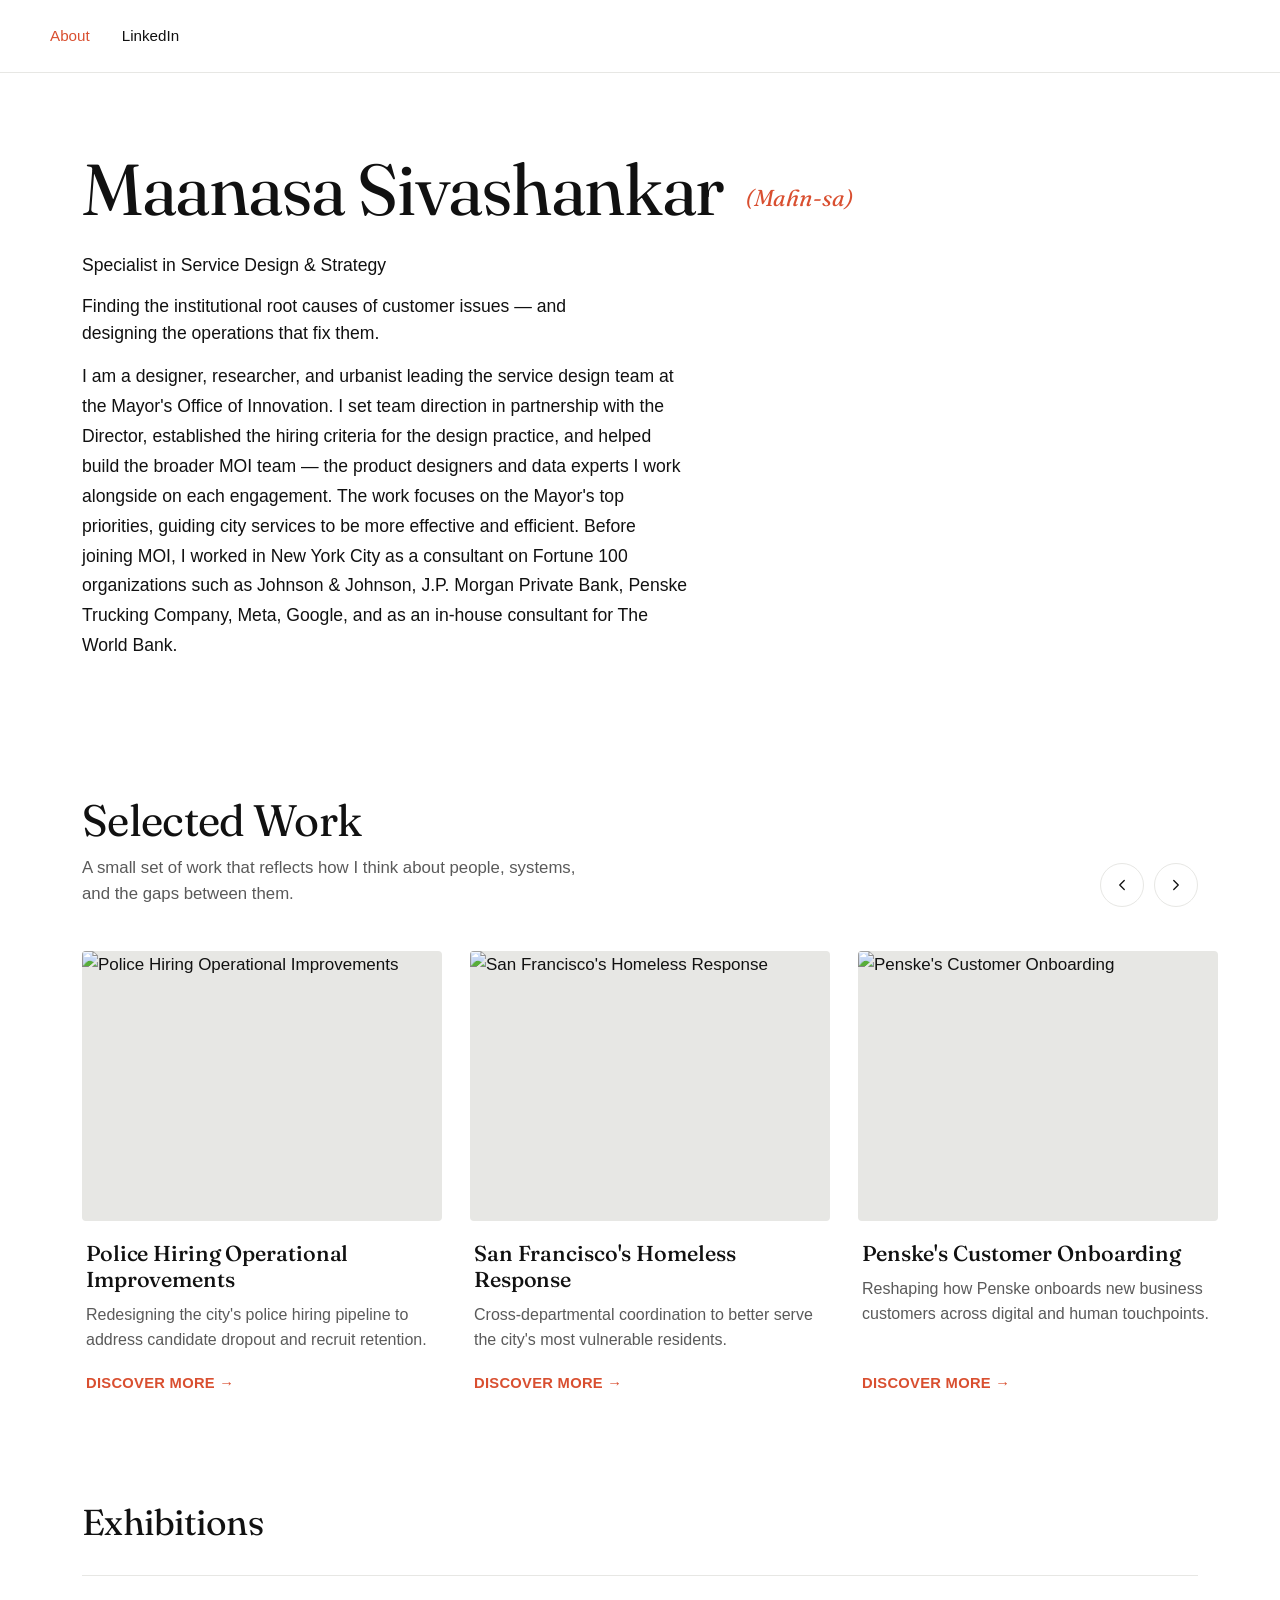
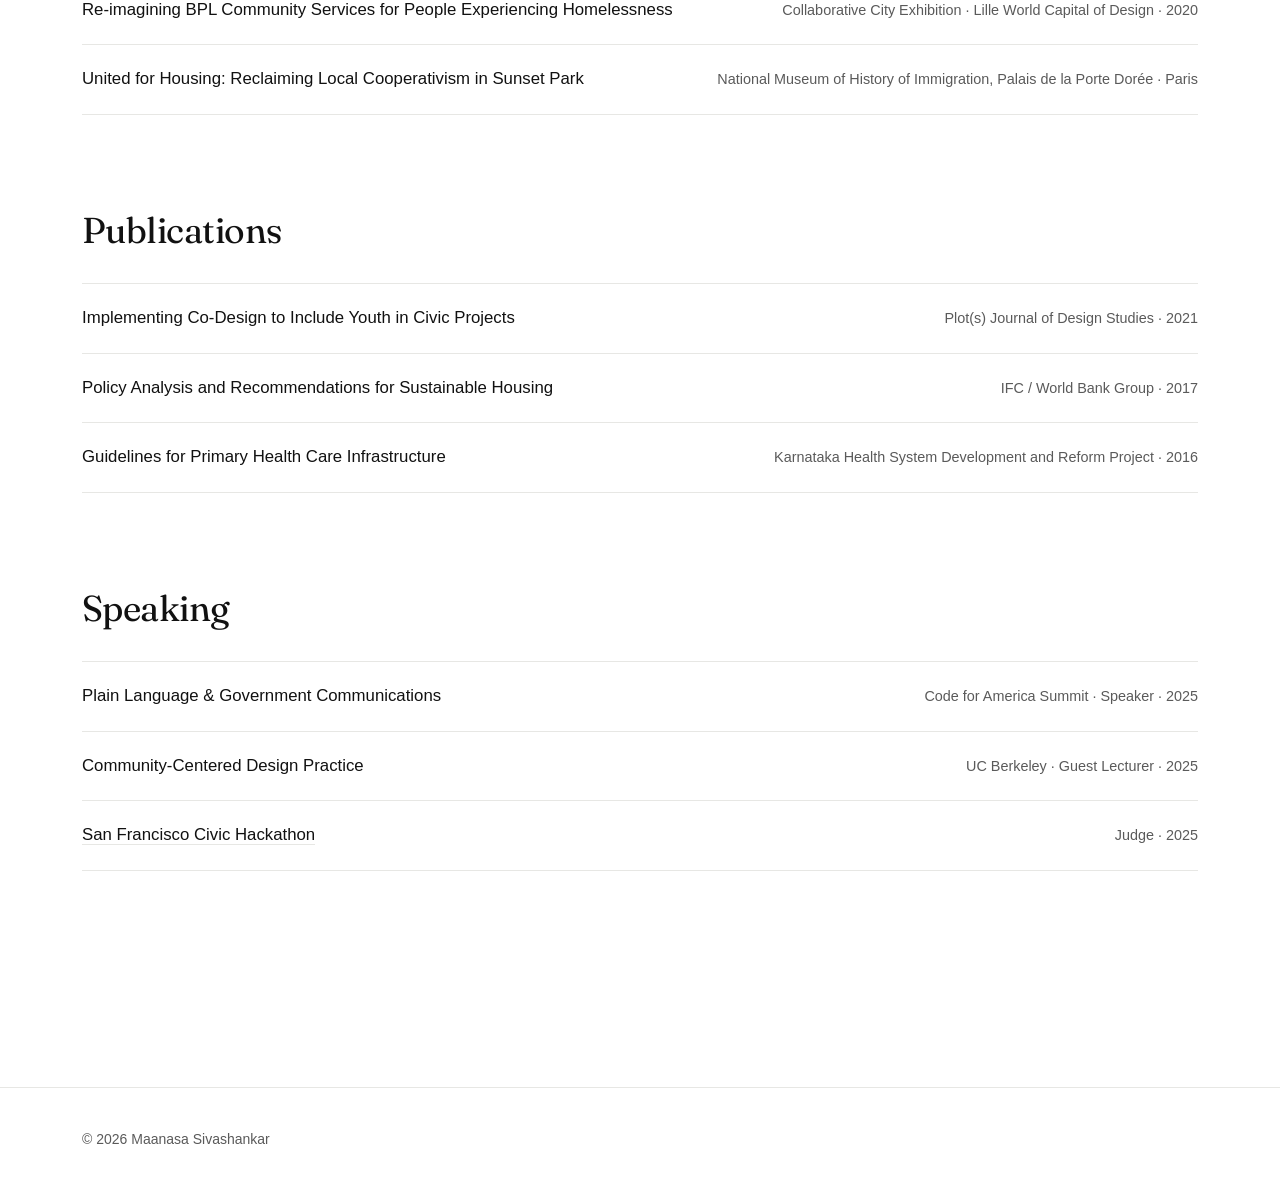
==== index.html @ e6d5afc5 "Rebuild portfolio: new case study content, Fraunces typography, project images Major content rewrite" ====
<!DOCTYPE html>
<html lang="en">
<head>
  <meta charset="UTF-8" />
  <meta name="viewport" content="width=device-width, initial-scale=1.0" />
  <title>Maanasa Sivashankar — Service Designer</title>
  <meta name="description" content="Portfolio of Maanasa Sivashankar, a service designer putting people at the center of service delivery." />
  <link rel="preconnect" href="https://fonts.googleapis.com" />
  <link rel="preconnect" href="https://fonts.gstatic.com" crossorigin />
  <link href="https://fonts.googleapis.com/css2?family=Fraunces:opsz,wght@9..144,400;9..144,500;9..144,600;9..144,700&display=swap" rel="stylesheet" />
  <link rel="stylesheet" href="css/style.css" />
</head>
<body>
  <header class="site-header">
    <div class="container nav">
      <ul class="nav-links">
        <li><a href="index.html" class="active">About</a></li>
        <li><a href="https://www.linkedin.com/in/maanasa-sivashankar/" target="_blank" rel="noopener noreferrer">LinkedIn</a></li>
      </ul>
      <button class="nav-toggle" aria-label="Toggle menu">☰</button>
    </div>
  </header>

  <main class="page container">
    <section class="about-hero about-hero--single">
      <div>
        <h1 class="page-title about-name">Maanasa Sivashankar <span class="about-pronunciation">(Mahn-sa)</span></h1>
        <p class="about-subhead">Specialist in Service Design &amp; Strategy</p>
        <p class="about-tagline">Finding the institutional root causes of customer issues &mdash; and designing the operations that fix them.</p>
        <p class="about-bio">I am a designer, researcher, and urbanist leading the service design team at the Mayor's Office of Innovation. I set team direction in partnership with the Director, established the hiring criteria for the design practice, and helped build the broader MOI team &mdash; the product designers and data experts I work alongside on each engagement. The work focuses on the Mayor's top priorities, guiding city services to be more effective and efficient. Before joining MOI, I worked in New York City as a consultant on Fortune 100 organizations such as Johnson &amp; Johnson, J.P. Morgan Private Bank, Penske Trucking Company, Meta, Google, and as an in-house consultant for The World Bank.</p>
      </div>
    </section>

    <section id="work" class="work-section" aria-labelledby="work-heading">
      <div class="work-section-header">
        <div>
          <h2 id="work-heading" class="work-section-title">Selected Work</h2>
          <p class="work-section-lede">A small set of work that reflects how I think about people, systems, and the gaps between them.</p>
        </div>
        <div class="work-carousel-arrows" aria-hidden="true">
          <button class="work-carousel-arrow" type="button" data-dir="prev" aria-label="Scroll cards left">
            <svg viewBox="0 0 24 24" width="18" height="18" fill="none" stroke="currentColor" stroke-width="1.75" stroke-linecap="round" stroke-linejoin="round"><polyline points="15 6 9 12 15 18"></polyline></svg>
          </button>
          <button class="work-carousel-arrow" type="button" data-dir="next" aria-label="Scroll cards right">
            <svg viewBox="0 0 24 24" width="18" height="18" fill="none" stroke="currentColor" stroke-width="1.75" stroke-linecap="round" stroke-linejoin="round"><polyline points="9 6 15 12 9 18"></polyline></svg>
          </button>
        </div>
      </div>

      <div class="work-carousel" data-work-carousel>
        <a href="project-1.html" class="work-card">
          <div class="work-card-media">
            <img src="project1-title.jpg" alt="Police Hiring Operational Improvements" />
          </div>
          <div class="work-card-body">
            <div class="work-card-title">Police Hiring Operational Improvements</div>
            <p class="work-card-desc">Redesigning the city's police hiring pipeline to address candidate dropout and recruit retention.</p>
            <span class="work-card-cta">Discover more <span aria-hidden="true">&rarr;</span></span>
          </div>
        </a>

        <a href="project-2.html" class="work-card">
          <div class="work-card-media">
            <img src="project2-title.jpeg" alt="San Francisco's Homeless Response" />
          </div>
          <div class="work-card-body">
            <div class="work-card-title">San Francisco's Homeless Response</div>
            <p class="work-card-desc">Cross-departmental coordination to better serve the city's most vulnerable residents.</p>
            <span class="work-card-cta">Discover more <span aria-hidden="true">&rarr;</span></span>
          </div>
        </a>

        <a href="project-3.html" class="work-card">
          <div class="work-card-media">
            <img src="project3-title.jpg" alt="Penske's Customer Onboarding" />
          </div>
          <div class="work-card-body">
            <div class="work-card-title">Penske's Customer Onboarding</div>
            <p class="work-card-desc">Reshaping how Penske onboards new business customers across digital and human touchpoints.</p>
            <span class="work-card-cta">Discover more <span aria-hidden="true">&rarr;</span></span>
          </div>
        </a>
      </div>
    </section>

    <section class="extras-section">
      <h2 class="extras-section-title">Exhibitions</h2>
      <ul class="extras-list">
        <li class="extras-item">
          <span class="extras-item-title">Re-imagining BPL Community Services for People Experiencing Homelessness</span>
          <span class="extras-item-meta">Collaborative City Exhibition · Lille World Capital of Design · 2020</span>
        </li>
        <li class="extras-item">
          <span class="extras-item-title">United for Housing: Reclaiming Local Cooperativism in Sunset Park</span>
          <span class="extras-item-meta">National Museum of History of Immigration, Palais de la Porte Dorée · Paris</span>
        </li>
      </ul>
    </section>

    <section class="extras-section">
      <h2 class="extras-section-title">Publications</h2>
      <ul class="extras-list">
        <li class="extras-item">
          <span class="extras-item-title">Implementing Co-Design to Include Youth in Civic Projects</span>
          <span class="extras-item-meta">Plot(s) Journal of Design Studies · 2021</span>
        </li>
        <li class="extras-item">
          <span class="extras-item-title">Policy Analysis and Recommendations for Sustainable Housing</span>
          <span class="extras-item-meta">IFC / World Bank Group · 2017</span>
        </li>
        <li class="extras-item">
          <span class="extras-item-title">Guidelines for Primary Health Care Infrastructure</span>
          <span class="extras-item-meta">Karnataka Health System Development and Reform Project · 2016</span>
        </li>
      </ul>
    </section>

    <section class="extras-section">
      <h2 class="extras-section-title">Speaking</h2>
      <ul class="extras-list">
        <li class="extras-item">
          <span class="extras-item-title">Plain Language &amp; Government Communications</span>
          <span class="extras-item-meta">Code for America Summit · Speaker · 2025</span>
        </li>
        <li class="extras-item">
          <span class="extras-item-title">Community-Centered Design Practice</span>
          <span class="extras-item-meta">UC Berkeley · Guest Lecturer · 2025</span>
        </li>
        <li class="extras-item">
          <span class="extras-item-title"><a href="https://sfstandard.com/2025/08/17/sf-diy-governance-ai-civic-hackers/" target="_blank" rel="noopener noreferrer">San Francisco Civic Hackathon</a></span>
          <span class="extras-item-meta">Judge · 2025</span>
        </li>
      </ul>
    </section>
  </main>

  <footer class="site-footer">
    <div class="container footer-inner">
      <span>© 2026 Maanasa Sivashankar</span>
    </div>
  </footer>

  <script src="js/main.js"></script>
</body>
</html>
---- css/style.css ----
:root {
  /* Palette — white, black, orange only.
     Hairline rules stay neutral gray (decided in brief: borders are structure, not content color). */
  --bg: #ffffff;
  --fg: #111111;
  --muted: #5a5a5a;        /* near-black at lower contrast, not a true gray */
  --accent: #d94f30;
  --border: #e7e7e4;       /* very light neutral hairline */
  --card: #ffffff;
  --max-width: 1180px;
  --prose-width: 720px;    /* ~65–72ch comfortable reading column */
  --radius: 4px;
  --font-sans: -apple-system, BlinkMacSystemFont, "Inter", "Helvetica Neue", Arial, sans-serif;
  --font-serif: "Fraunces", "Georgia", "Times New Roman", serif;
}

* {
  box-sizing: border-box;
  margin: 0;
  padding: 0;
}

html {
  scroll-behavior: smooth;
}

body {
  font-family: var(--font-sans);
  background: var(--bg);
  color: var(--fg);
  line-height: 1.65;
  font-size: 17px;
  -webkit-font-smoothing: antialiased;
  -moz-osx-font-smoothing: grayscale;
  text-rendering: optimizeLegibility;
  overflow-x: hidden;
}

a {
  color: var(--fg);
  text-decoration: none;
  transition: color 0.2s ease;
}

a:hover {
  color: var(--accent);
}

img {
  max-width: 100%;
  height: auto;
  display: block;
}

.container {
  max-width: var(--max-width);
  margin: 0 auto;
  padding-left: 32px;
  padding-right: 32px;
}

/* ---------- Header / Nav ---------- */
.site-header {
  border-bottom: 1px solid var(--border);
  background: var(--bg);
  position: sticky;
  top: 0;
  z-index: 100;
}

.nav {
  display: flex;
  justify-content: flex-start;
  align-items: center;
  gap: 28px;
  padding: 22px 0;
}

.nav-logo {
  font-weight: 700;
  font-size: 1.05rem;
  letter-spacing: 0.01em;
}

.nav-links {
  display: flex;
  gap: 32px;
  list-style: none;
}

.nav-links a {
  font-size: 0.95rem;
  font-weight: 500;
  color: var(--fg);
}

.nav-links a.active,
.nav-links a:hover {
  color: var(--accent);
}

.nav-toggle {
  display: none;
  background: none;
  border: none;
  cursor: pointer;
  font-size: 1.5rem;
  color: var(--fg);
}

/* ---------- Page sections ---------- */
.page {
  padding-top: 80px;
  padding-bottom: 120px;
}

.page-title {
  font-family: var(--font-serif);
  font-size: clamp(2.125rem, 5.4vw, 4rem);
  font-weight: 400;
  line-height: 1.05;
  letter-spacing: -0.015em;
  margin-bottom: 28px;
  max-width: 18ch;
  word-wrap: break-word;
  overflow-wrap: break-word;
}

.page-lede {
  font-family: var(--font-sans);
  font-size: 1.25rem;
  line-height: 1.5;
  color: var(--fg);
  max-width: 56ch;
  margin-bottom: 64px;
  font-weight: 400;
}

.section-title {
  font-family: var(--font-sans);
  font-size: 0.82rem;
  font-weight: 700;
  text-transform: uppercase;
  letter-spacing: 0.1em;
  margin-bottom: 28px;
  color: var(--fg);
}

/* ---------- About / Home ---------- */
.about-hero {
  display: grid;
  grid-template-columns: 1fr 1fr;
  gap: 64px;
  align-items: center;
}

.about-hero--single {
  grid-template-columns: 1fr;
  max-width: 880px;
}

.about-hero img {
  border-radius: var(--radius);
  width: 100%;
  aspect-ratio: 1 / 1;
  object-fit: cover;
  background: var(--border);
}

.about-hero h1 {
  font-family: var(--font-serif);
  font-size: clamp(2.125rem, 6vw, 4.5rem);
  font-weight: 400;
  line-height: 1.02;
  letter-spacing: -0.02em;
  margin-bottom: 28px;
  word-wrap: break-word;
  overflow-wrap: break-word;
}

.about-hero h1 span {
  color: var(--accent);
}

.about-hero p {
  font-size: 1.1rem;
  color: var(--fg);
  margin-bottom: 16px;
}

.about-name {
  font-family: var(--font-serif);
  font-size: clamp(2.125rem, 6vw, 4.5rem);
  font-weight: 400;
  line-height: 1.02;
  letter-spacing: -0.02em;
  margin-bottom: 20px;
  max-width: none;
  word-wrap: break-word;
  overflow-wrap: break-word;
}

.about-pronunciation {
  font-size: 0.32em;       /* sized down relative to the much larger H1 */
  font-weight: 400;
  color: var(--muted);
  font-style: italic;
  letter-spacing: 0.01em;
  margin-left: 0.4em;
  white-space: nowrap;
  vertical-align: middle;
}

.about-subhead {
  font-family: var(--font-sans);
  font-style: normal;
  font-size: 1.35rem;
  font-weight: 500;
  line-height: 1.3;
  color: var(--fg);
  margin-bottom: 8px;
  max-width: 48ch;
}

.about-tagline {
  font-family: var(--font-sans);
  font-size: 1.1rem;
  font-weight: 400;
  line-height: 1.5;
  color: var(--muted);
  margin-bottom: 40px;
  max-width: 56ch;
}

.about-bio {
  font-family: var(--font-sans);
  font-size: 1.0625rem;
  color: var(--fg);
  line-height: 1.7;
  margin-bottom: 18px;
  max-width: 62ch;
}

/* ---------- Projects grid ---------- */
.projects-grid {
  display: grid;
  grid-template-columns: repeat(3, 1fr);
  gap: 40px;
}

.project-card {
  display: block;
  background: transparent;
  border-radius: 0;
  overflow: hidden;
  border: none;
  transition: transform 0.25s ease;
}

.project-card:hover {
  transform: translateY(-3px);
}

.project-card img {
  width: 100%;
  aspect-ratio: 4 / 3;
  object-fit: cover;
  background: var(--border);
  border-radius: var(--radius);
}

.project-card-body {
  padding: 16px 0 0;
}

.project-card-title {
  font-family: var(--font-serif);
  font-size: 1.3rem;
  font-weight: 500;
  margin-bottom: 4px;
  line-height: 1.25;
}

.project-card-meta {
  font-size: 0.9rem;
  color: var(--muted);
}

/* ---------- Work carousel (About page) ---------- */
.work-section {
  margin-top: 112px;
  padding-top: 8px;
}

.work-section-header {
  display: flex;
  align-items: flex-end;
  justify-content: space-between;
  gap: 24px;
  margin-bottom: 44px;
}

.work-section-title {
  font-family: var(--font-serif);
  font-size: clamp(2rem, 3.6vw, 2.75rem);
  font-weight: 400;
  letter-spacing: -0.015em;
  line-height: 1.05;
  margin-bottom: 12px;
}

.work-section-lede {
  font-size: 1.05rem;
  color: var(--muted);
  max-width: 56ch;
  line-height: 1.55;
  margin: 0;
}

.work-carousel-arrows {
  display: flex;
  gap: 10px;
  flex-shrink: 0;
}

.work-carousel-arrow {
  width: 44px;
  height: 44px;
  border-radius: 50%;
  border: 1px solid var(--border);
  background: var(--card);
  color: var(--fg);
  display: inline-flex;
  align-items: center;
  justify-content: center;
  cursor: pointer;
  transition: background 0.2s ease, color 0.2s ease, border-color 0.2s ease;
  padding: 0;
}

.work-carousel-arrow:hover {
  background: var(--fg);
  color: var(--bg);
  border-color: var(--fg);
}

.work-carousel-arrow:focus-visible {
  outline: 2px solid var(--accent);
  outline-offset: 2px;
}

.work-carousel {
  display: flex;
  gap: 28px;
  overflow-x: auto;
  scroll-snap-type: x mandatory;
  scroll-behavior: smooth;
  padding-bottom: 8px;
  /* allow cards to extend visually beyond container edge */
  margin-right: -32px;
  padding-right: 32px;
  scrollbar-width: none;
  -ms-overflow-style: none;
}

.work-carousel::-webkit-scrollbar {
  display: none;
}

.work-card {
  flex: 0 0 360px;
  scroll-snap-align: start;
  display: flex;
  flex-direction: column;
  background: transparent;
  border: none;
  border-radius: 0;
  overflow: visible;
  color: var(--fg);
  transition: transform 0.25s ease;
}

.work-card:hover {
  transform: translateY(-4px);
  color: var(--fg);
}

.work-card-media {
  width: 100%;
  aspect-ratio: 4 / 3;
  overflow: hidden;
  background: var(--border);
  border-radius: var(--radius);
}

.work-card-media img {
  width: 100%;
  height: 100%;
  object-fit: cover;
  display: block;
  transition: transform 0.5s ease;
}

.work-card:hover .work-card-media img {
  transform: scale(1.03);
}

.work-card-body {
  padding: 20px 4px 4px;
  display: flex;
  flex-direction: column;
  gap: 10px;
  flex: 1;
}

.work-card-title {
  font-family: var(--font-serif);
  font-size: 1.35rem;
  font-weight: 500;
  line-height: 1.2;
  letter-spacing: -0.005em;
}

.work-card-desc {
  font-size: 1rem;
  color: var(--muted);
  line-height: 1.55;
  margin: 0;
  flex: 1;
}

.work-card-cta {
  margin-top: 8px;
  color: var(--accent);
  font-size: 0.92rem;
  font-weight: 600;
  letter-spacing: 0.02em;
  text-transform: uppercase;
}

.work-card-cta span {
  display: inline-block;
  transition: transform 0.2s ease;
}

.work-card:hover .work-card-cta span {
  transform: translateX(4px);
}

@media (max-width: 860px) {
  .work-section {
    margin-top: 56px;
  }
  .work-section-title {
    font-size: 1.5rem;
  }
  .work-section-header {
    flex-direction: column;
    align-items: flex-start;
    gap: 16px;
    margin-bottom: 24px;
  }
  .work-carousel-arrows {
    display: none;
  }
  .work-card {
    flex: 0 0 280px;
  }
  .work-carousel {
    gap: 16px;
    margin-right: -20px;
    padding-right: 20px;
  }
}

/* ---------- Project detail ---------- */
.project-detail header {
  margin-bottom: 56px;
}

.project-detail .back-link {
  font-size: 0.85rem;
  font-weight: 500;
  color: var(--muted);
  margin-bottom: 36px;
  display: inline-block;
  letter-spacing: 0.01em;
}

.project-detail .back-link:hover {
  color: var(--accent);
}

.project-meta {
  display: grid;
  grid-template-columns: repeat(3, 1fr);
  gap: 32px;
  padding: 28px 0;
  border-top: 1px solid var(--border);
  border-bottom: 1px solid var(--border);
  margin-bottom: 56px;
}

.project-meta dt {
  font-family: var(--font-sans);
  font-size: 0.72rem;
  font-weight: 700;
  text-transform: uppercase;
  letter-spacing: 0.1em;
  color: var(--muted);
  margin-bottom: 10px;
}

.project-meta dd {
  font-size: 0.98rem;
  font-weight: 500;
  color: var(--fg);
  line-height: 1.45;
}

.overview-grid {
  display: grid;
  grid-template-columns: repeat(3, 1fr);
  gap: 48px;
  margin-top: 0;
  margin-bottom: 0;
  padding: 40px 0 56px;
  border-bottom: 1px solid var(--border);
}

.overview-item {
  padding: 0;
}

.overview-label {
  font-family: var(--font-sans);
  font-size: 0.72rem;
  font-weight: 700;
  text-transform: uppercase;
  letter-spacing: 0.12em;
  color: var(--accent);
  margin-bottom: 16px;
}

.overview-body {
  font-size: 1rem;
  line-height: 1.65;
  color: var(--fg);
  margin: 0;
}

.project-content {
  max-width: 980px;       /* outer container — wide enough for figures, diagrams, methods-split */
  margin: 64px auto 0;
}

/* Prose elements stay narrow for comfortable line length;
   figures, grids, stats, etc. use the full container width. */
.project-content > h2,
.project-content > h3,
.project-content > p,
.project-content > ul,
.project-content > ol,
.project-content > blockquote,
.project-content > .doc-excerpt {
  max-width: var(--prose-width);
  margin-left: 0;          /* keep prose left-aligned within the wider container */
  margin-right: 0;
}

.project-content h2 {
  font-family: var(--font-sans);
  font-size: 1.1rem;
  font-weight: 700;
  letter-spacing: 0.01em;
  line-height: 1.3;
  margin: 80px 0 24px;
  color: var(--fg);
}

.project-content h2:first-child {
  margin-top: 0;
}

.project-content h3 {
  font-family: var(--font-sans);
  font-size: 1.05rem;
  font-weight: 700;
  letter-spacing: 0.005em;
  line-height: 1.35;
  margin: 48px 0 16px;
  color: var(--fg);
}

.project-content p {
  margin-bottom: 22px;
  font-size: 1.0625rem;
  line-height: 1.7;
  color: var(--fg);
}

.project-content p strong {
  font-weight: 600;
  color: var(--fg);
}

.project-content img {
  border-radius: var(--radius);
  margin: 40px 0;
  width: 100%;
}

.project-content figure {
  margin: 48px 0;
  /* figures break out of the prose column to use full content width */
  max-width: none;
}

.project-content figcaption {
  font-family: var(--font-sans);
  font-size: 0.875rem;
  color: var(--muted);
  text-align: center;
  margin-top: 14px;
  line-height: 1.5;
  max-width: 60ch;
  margin-left: auto;
  margin-right: auto;
}

/* Press-mention figure (e.g. Chronicle screenshot): narrower + centered */
.project-content .figure-press {
  max-width: 60%;
  margin-left: auto;
  margin-right: auto;
}

.project-content .figure-press img {
  width: 100%;
  height: auto;
  margin: 0;
}

@media (max-width: 860px) {
  .project-content .figure-press {
    max-width: 90%;
  }
}

.project-content .figure-process {
  max-width: 78%;
  margin-top: 4px;
  margin-bottom: 64px;
  margin-left: auto;
  margin-right: auto;
}

.project-content .figure-process img {
  margin: 0;
  width: 100%;
  height: auto;
}

.project-content .figure-process figcaption {
  font-style: italic;
  color: var(--muted);
}

@media (max-width: 860px) {
  .project-content .figure-process {
    max-width: 95%;
    margin-bottom: 48px;
  }
}

.project-content ul,
.project-content ol {
  margin: 0 0 24px 1.25rem;
  padding-left: 0;
}

.project-content li {
  margin-bottom: 12px;
  font-size: 1.0625rem;
  line-height: 1.65;
}

.project-callout {
  border-left: 3px solid var(--accent);
  padding: 6px 0 6px 24px;
  margin: 36px 0 40px;
  font-family: var(--font-serif);
  font-style: italic;
  color: var(--fg);
  font-size: 1.25rem;
  line-height: 1.5;
}

/* ---------- Project-1: Methods two-column (text + funnel image) ---------- */
.methods-split {
  display: grid;
  grid-template-columns: 1fr 2.2fr;
  gap: 48px;
  align-items: start;
  margin: 40px 0 40px;
  max-width: none;
}

.methods-split-text > h3:first-child {
  margin-top: 0;
}

.methods-split-text p {
  font-size: 1.0625rem;
  line-height: 1.7;
}

.methods-split-figure {
  margin: 0;
  align-self: start;
}

.methods-split-figure img {
  margin: 0;
  width: 100%;
  height: auto;
}

.methods-split-figure figcaption {
  margin-top: 12px;
  text-align: left;
}

@media (max-width: 860px) {
  .methods-split {
    grid-template-columns: 1fr;
    gap: 20px;
  }
  .methods-split-figure {
    margin-top: 8px;
  }
}

.why-list {
  list-style: none !important;
  margin: 32px 0 40px !important;
  padding: 0 !important;
  display: grid;
  gap: 0;
  border-top: 1px solid var(--border);
}

.why-list > li {
  display: grid;
  grid-template-columns: 72px 1fr;
  gap: 28px;
  padding: 24px 0;
  background: transparent;
  border: none;
  border-bottom: 1px solid var(--border);
  border-radius: 0;
  align-items: start;
  margin-bottom: 0 !important;
}

.why-list > li.why-root {
  border-color: var(--border);
}

.why-num {
  font-family: var(--font-sans);
  font-size: 0.72rem;
  font-weight: 700;
  text-transform: uppercase;
  letter-spacing: 0.12em;
  color: var(--accent);
  padding: 4px 0 0;
  text-align: left;
  background: transparent;
  border-radius: 0;
}

.why-body h3 {
  font-family: var(--font-sans);
  font-size: 1.05rem;
  font-weight: 700;
  margin: 0 0 10px !important;
  line-height: 1.35;
}

.why-body p {
  font-size: 1rem;
  color: var(--fg);
  margin: 0 0 8px;
  line-height: 1.6;
}

.why-root-label {
  font-size: 0.72rem;
  text-transform: uppercase;
  letter-spacing: 0.12em;
  color: var(--accent) !important;
  font-style: normal;
  font-weight: 700;
  margin-top: 8px !important;
}

.layer-list {
  list-style: none !important;
  margin: 28px 0 36px 0 !important;
  padding: 0 !important;
  display: grid;
  gap: 0;
  border-top: 1px solid var(--border);
}

.layer-list li {
  padding: 16px 0 16px 20px;
  background: transparent;
  border: none;
  border-left: 3px solid var(--accent);
  border-bottom: 1px solid var(--border);
  border-radius: 0;
  font-size: 1rem;
  line-height: 1.55;
  margin-bottom: 0 !important;
}

@media (max-width: 640px) {
  .why-list > li {
    grid-template-columns: 1fr;
    gap: 10px;
  }
  .why-num {
    justify-self: start;
    padding: 4px 12px;
  }
}

/* ---------- Information / Resume ---------- */
.resume-grid {
  display: grid;
  grid-template-columns: 200px 1fr;
  gap: 48px;
  margin-bottom: 48px;
}

.resume-grid:last-child {
  margin-bottom: 0;
}

.resume-entry {
  margin-bottom: 28px;
}

.resume-entry:last-child {
  margin-bottom: 0;
}

.resume-entry-title {
  font-weight: 600;
  font-size: 1.05rem;
}

.resume-entry-sub {
  color: var(--muted);
  font-size: 0.95rem;
  margin-bottom: 6px;
}

.resume-entry-date {
  font-size: 0.85rem;
  color: var(--muted);
  text-transform: uppercase;
  letter-spacing: 0.06em;
}

.skill-list {
  list-style: none;
  display: flex;
  flex-wrap: wrap;
  gap: 8px;
}

.skill-list li {
  background: var(--card);
  border: 1px solid var(--border);
  padding: 6px 12px;
  border-radius: 999px;
  font-size: 0.9rem;
}

/* ---------- Methods ---------- */
.methods-grid {
  display: grid;
  grid-template-columns: repeat(2, 1fr);
  gap: 40px;
}

.method-card {
  background: transparent;
  border: none;
  border-top: 1px solid var(--border);
  border-radius: 0;
  padding: 28px 0 0;
}

.method-card .method-num {
  font-family: var(--font-sans);
  font-size: 0.72rem;
  font-weight: 700;
  text-transform: uppercase;
  letter-spacing: 0.12em;
  color: var(--accent);
  margin-bottom: 14px;
}

.method-card h3 {
  font-family: var(--font-sans);
  font-size: 1.1rem;
  font-weight: 700;
  margin-bottom: 12px;
  line-height: 1.35;
}

.method-card p {
  color: var(--fg);
  font-size: 1rem;
  line-height: 1.6;
}

/* ---------- Footer ---------- */
.site-footer {
  border-top: 1px solid var(--border);
  padding: 40px 0;
  margin-top: 96px;
  color: var(--muted);
  font-size: 0.875rem;
}

.site-footer .footer-inner {
  display: flex;
  justify-content: space-between;
  align-items: center;
  flex-wrap: wrap;
  gap: 16px;
}

.site-footer a {
  color: var(--muted);
}

/* ---------- Responsive ---------- */
@media (max-width: 860px) {
  body {
    font-size: 16px;
  }

  .about-hero {
    grid-template-columns: 1fr;
    gap: 32px;
  }

  .about-tagline {
    margin-bottom: 28px;
  }

  .about-pronunciation {
    display: block;
    margin-left: 0;
    margin-top: 8px;
    font-size: 1rem;
  }

  .projects-grid {
    grid-template-columns: 1fr;
    gap: 28px;
  }

  .methods-grid {
    grid-template-columns: 1fr;
    gap: 32px;
  }

  .resume-grid {
    grid-template-columns: 1fr;
    gap: 16px;
  }

  .project-meta {
    grid-template-columns: 1fr;
    gap: 20px;
    padding: 24px 0;
    margin-bottom: 40px;
  }

  .overview-grid {
    grid-template-columns: 1fr;
    gap: 36px;
    padding: 32px 0 36px;
  }

  .overview-body {
    font-size: 1rem;
  }

  .project-content {
    margin-top: 48px;
  }

  .project-content h2 {
    margin: 56px 0 20px;
  }

  .project-content h3 {
    margin: 36px 0 14px;
  }

  .project-content p {
    font-size: 1rem;
  }

  .project-content figure,
  .project-content > .needs-image {
    margin: 32px 0;
  }

  .project-callout {
    font-size: 1.1rem;
    margin: 28px 0 32px;
  }

  .stat-row {
    grid-template-columns: minmax(0, 1fr) minmax(0, 1fr) !important;
  }

  .stat {
    border-right: none;
    border-bottom: 1px solid var(--border);
    padding: 20px 16px;
    min-width: 0;
  }

  .stat:nth-last-child(-n+2) {
    border-bottom: none;
  }

  .stat:nth-child(odd) {
    border-right: 1px solid var(--border);
  }

  .page {
    padding-top: 56px;
    padding-bottom: 80px;
  }

  .container {
    padding-left: 22px;
    padding-right: 22px;
  }
}

@media (max-width: 640px) {
  .container {
    padding-left: 20px;
    padding-right: 20px;
  }

  .nav-toggle {
    display: block;
    margin-left: auto;
  }

  .nav-links {
    display: none;
    position: absolute;
    top: 100%;
    left: 0;
    right: 0;
    flex-direction: column;
    background: var(--bg);
    padding: 16px 24px;
    gap: 16px;
    border-bottom: 1px solid var(--border);
  }

  .nav-links.open {
    display: flex;
  }

  .page-lede {
    font-size: 1.1rem;
    margin-bottom: 40px;
  }

  .stat-num {
    font-size: 1.6rem;
  }
}

/* ---------- Project-2: needs-image placeholder ---------- */
.needs-image {
  margin: 48px 0;
}

.needs-image-placeholder {
  border: 1px dashed var(--border);
  background: repeating-linear-gradient(
    45deg,
    transparent,
    transparent 14px,
    rgba(0, 0, 0, 0.012) 14px,
    rgba(0, 0, 0, 0.012) 28px
  );
  border-radius: var(--radius);
  padding: 64px 40px;
  display: flex;
  flex-direction: column;
  align-items: center;
  text-align: center;
  gap: 14px;
}

.needs-image-label {
  font-size: 0.72rem;
  text-transform: uppercase;
  letter-spacing: 0.14em;
  color: var(--accent);
  font-weight: 700;
}

.needs-image-desc {
  color: var(--muted);
  font-size: 0.95rem;
  max-width: 520px;
  line-height: 1.55;
}

/* ---------- Project-2: department flow table ---------- */
.dept-flow-figure {
  margin: 32px 0;
}

.dept-flow {
  background: var(--card);
  border: 1px solid var(--border);
  border-radius: var(--radius);
  overflow: hidden;
}

.dept-flow-header,
.dept-flow-row {
  display: grid;
  grid-template-columns: 90px 1.3fr 1.3fr 1.3fr 1fr;
  gap: 16px;
  padding: 12px 16px;
  align-items: center;
  font-size: 0.92rem;
}

.dept-flow-header {
  background: var(--bg);
  border-bottom: 1px solid var(--border);
  font-size: 0.78rem;
  text-transform: uppercase;
  letter-spacing: 0.06em;
  color: var(--muted);
  font-weight: 600;
}

.dept-flow-row + .dept-flow-row {
  border-top: 1px solid var(--border);
}

.dept-chip {
  display: inline-block;
  padding: 4px 10px;
  border-radius: 999px;
  font-size: 0.78rem;
  font-weight: 600;
  letter-spacing: 0.04em;
  background: var(--border);
  color: var(--fg);
  text-align: center;
}

.dept-chip.dept-dph,
.dept-flow-row.dept-dph .dept-chip { background: #cfe3ef; color: #1a3a4d; }
.dept-chip.dept-hsh,
.dept-flow-row.dept-hsh .dept-chip { background: #d6eccc; color: #2a4a1f; }
.dept-chip.dept-fire,
.dept-flow-row.dept-fire .dept-chip { background: #f3c8b8; color: #6a2810; }
.dept-flow-row.dept-dem .dept-chip { background: #f0d99a; color: #5a4413; }

/* ---------- AI tooling callout (small, orange-accented) ---------- */
.ai-callout {
  margin: 36px 0;
  padding: 20px 24px;
  border-left: 3px solid var(--accent);
  background: rgba(250, 246, 240, 0.65);
  max-width: var(--prose-width);
}

.ai-callout-label {
  display: block;
  font-family: var(--font-sans);
  font-size: 0.72rem;
  font-weight: 700;
  text-transform: uppercase;
  letter-spacing: 0.14em;
  color: var(--accent);
  margin-bottom: 8px;
}

.ai-callout p {
  margin: 0;
  font-family: var(--font-sans);
  font-size: 0.98rem;
  line-height: 1.6;
  color: var(--fg);
  max-width: none;
}

/* ---------- Project header photo (cream background, constrained size) ---------- */
.figure-project-hero {
  background: #faf6f0;
  padding: 32px;
  border-radius: var(--radius);
  margin: 32px auto 56px;
  max-width: 720px;
  text-align: center;
}

.figure-project-hero img {
  display: inline-block;
  max-width: 100%;
  width: auto;
  max-height: 480px;
  height: auto;
  border-radius: 4px;
  margin: 0;
}

.figure-project-hero figcaption {
  margin-top: 18px;
  font-family: var(--font-sans);
  font-size: 0.875rem;
  color: var(--muted);
  text-align: center;
  line-height: 1.5;
  max-width: 56ch;
  margin-left: auto;
  margin-right: auto;
}

@media (max-width: 860px) {
  .figure-project-hero {
    padding: 20px;
    margin: 24px auto 40px;
  }
  .figure-project-hero img {
    max-height: 380px;
  }
}

/* ---------- Project-3: Penske figure wrapper (cream background) ---------- */
.project-content .figure-penske {
  background: #faf6f0;
  padding: 36px;
  border-radius: var(--radius);
  margin: 32px 0 48px;
  max-width: none;
}

.project-content .figure-penske img {
  display: block;
  margin: 0;
  width: 100%;
  height: auto;
  border-radius: 0;
}

.project-content .figure-penske figcaption {
  margin-top: 22px;
}

.figure-penske-grid-inner {
  display: grid;
  grid-template-columns: 1fr 1fr;
  gap: 24px;
  align-items: start;
}

.figure-penske-grid-inner img {
  background: #ffffff;
  border: 1px solid rgba(0, 0, 0, 0.06);
}

@media (max-width: 860px) {
  .project-content .figure-penske {
    padding: 24px;
  }
  .figure-penske-grid-inner {
    grid-template-columns: 1fr;
    gap: 16px;
  }
}

/* ---------- Project-1: pipeline interventions table ---------- */
.interventions-table {
  border: 1px solid var(--border);
  border-radius: var(--radius);
  overflow: hidden;
  margin: 32px 0 48px;
  max-width: none;
}

.interventions-row {
  display: grid;
  grid-template-columns: 1fr 1.4fr 2.2fr;
  gap: 24px;
  padding: 18px 22px;
  align-items: start;
  font-size: 0.95rem;
  line-height: 1.55;
  color: var(--fg);
}

.interventions-header {
  background: var(--bg);
  border-bottom: 1px solid var(--border);
  font-family: var(--font-sans);
  font-size: 0.74rem;
  text-transform: uppercase;
  letter-spacing: 0.1em;
  color: var(--muted);
  font-weight: 700;
}

.interventions-row + .interventions-row {
  border-top: 1px solid var(--border);
}

.interventions-stage {
  font-weight: 600;
}

.interventions-shift {
  font-family: var(--font-serif);
  font-size: 1.05rem;
  color: var(--accent);
  font-feature-settings: "tnum";
  font-variant-numeric: tabular-nums;
}

@media (max-width: 640px) {
  .interventions-row {
    grid-template-columns: 1fr;
    gap: 6px;
    padding: 16px 18px;
  }
  .interventions-header {
    display: none;
  }
  .interventions-stage {
    text-transform: uppercase;
    letter-spacing: 0.08em;
    font-size: 0.74rem;
    color: var(--muted);
  }
}

/* ---------- Project-2: theory of change ---------- */
.toc-figure { margin: 32px 0; }

.toc-grid {
  display: grid;
  grid-template-columns: repeat(4, 1fr);
  gap: 12px;
  background: var(--card);
  border: 1px solid var(--border);
  border-radius: var(--radius);
  padding: 20px;
}

.toc-col {
  background: var(--bg);
  border: 1px solid var(--border);
  border-radius: var(--radius);
  padding: 14px;
}

.toc-col h4 {
  font-family: var(--font-serif);
  font-size: 0.95rem;
  font-weight: 500;
  margin-bottom: 10px;
  color: var(--muted);
  text-transform: uppercase;
  letter-spacing: 0.06em;
}

.toc-col ul {
  list-style: none !important;
  margin: 0 !important;
  padding: 0 !important;
}

.toc-col li {
  font-size: 0.9rem;
  margin-bottom: 6px;
}

.toc-col p {
  font-size: 0.9rem;
  margin: 0;
}

.toc-depts {
  display: flex;
  flex-direction: column;
  gap: 8px;
}

.toc-col-goal {
  background: #fff;
  border-color: var(--accent);
  border-width: 1px;
  box-shadow: inset 3px 0 0 var(--accent);
}

/* ---------- Project-2: CRIT flow ---------- */
.crit-figure { margin: 32px 0; }

.crit-title {
  font-family: var(--font-serif);
  font-size: 1.05rem;
  font-weight: 500;
  margin-bottom: 12px;
}

.crit-grid {
  display: grid;
  grid-template-columns: 1fr auto 1.2fr auto 1.5fr;
  gap: 12px;
  align-items: stretch;
  background: var(--card);
  border: 1px solid var(--border);
  border-radius: var(--radius);
  padding: 18px;
}

.crit-col {
  display: flex;
  flex-direction: column;
  gap: 8px;
}

.crit-col-label {
  font-size: 0.75rem;
  text-transform: uppercase;
  letter-spacing: 0.08em;
  color: var(--muted);
  margin-bottom: 4px;
}

.crit-source {
  background: #fde2c8;
  padding: 8px 12px;
  border-radius: var(--radius);
  font-size: 0.9rem;
  font-weight: 600;
}

.crit-step {
  background: var(--bg);
  border: 1px solid var(--border);
  padding: 10px 12px;
  border-radius: var(--radius);
  font-size: 0.88rem;
  line-height: 1.45;
}

.crit-step-bad { border-left: 3px solid var(--accent); }
.crit-step-good { border-left: 3px solid #4a8a3f; }

.crit-arrow {
  align-self: center;
  color: var(--muted);
  font-size: 1.4rem;
}

/* ---------- Project-2: document excerpt ---------- */
.doc-excerpt {
  margin: 40px 0;
}

.doc-excerpt-body {
  background: transparent;
  border: none;
  border-left: 3px solid var(--fg);
  border-radius: 0;
  padding: 6px 0 6px 28px;
  font-family: var(--font-serif);
}

.doc-excerpt-body .doc-title {
  text-align: left;
  font-weight: 600;
  font-size: 1rem;
  margin-bottom: 14px;
  line-height: 1.4;
}

.doc-excerpt-body p {
  font-size: 1rem;
  line-height: 1.65;
  margin-bottom: 0;
  font-style: italic;
  color: var(--fg);
}

/* ---------- Project-2: stat row ---------- */
.stat-row {
  display: grid;
  grid-template-columns: repeat(4, 1fr);
  gap: 0;
  margin: 40px 0 48px;
  border-top: 1px solid var(--border);
  border-bottom: 1px solid var(--border);
}

.stat {
  background: transparent;
  border: none;
  border-right: 1px solid var(--border);
  border-radius: 0;
  padding: 24px 20px;
  text-align: left;
  display: flex;
  flex-direction: column;
  gap: 8px;
}

.stat:last-child {
  border-right: none;
}

.stat-num {
  font-family: var(--font-serif);
  font-size: 2rem;
  color: var(--accent);
  font-weight: 500;
  line-height: 1.05;
  letter-spacing: -0.01em;
  font-variant-numeric: tabular-nums;
}

.stat-label {
  font-size: 0.82rem;
  color: var(--muted);
  line-height: 1.4;
  letter-spacing: 0.01em;
}

/* ---------- Project-2: acuity view ---------- */
.acuity-figure { margin: 32px 0; }

.acuity-header {
  display: grid;
  grid-template-columns: 180px 1fr;
  gap: 24px;
  background: var(--card);
  border: 1px solid var(--border);
  border-radius: var(--radius);
  padding: 18px;
  margin-bottom: 12px;
}

.acuity-label {
  font-size: 0.72rem;
  text-transform: uppercase;
  letter-spacing: 0.08em;
  color: var(--muted);
  margin: 0 0 4px;
}

.acuity-name {
  font-family: var(--font-serif);
  font-size: 1.15rem;
  margin: 0 0 4px;
}

.acuity-score {
  font-size: 0.85rem;
  color: var(--muted);
  margin: 0;
}

.acuity-bars {
  display: grid;
  grid-template-columns: 1fr 1fr;
  gap: 6px 18px;
}

.acuity-bar {
  display: grid;
  grid-template-columns: 130px 1fr;
  gap: 10px;
  align-items: center;
  font-size: 0.82rem;
}

.acuity-bar-label { color: var(--muted); }

.acuity-dots {
  display: inline-flex;
  gap: 3px;
}

.acuity-dots i {
  width: 10px;
  height: 10px;
  background: var(--accent);
  border-radius: 50%;
  display: inline-block;
}

.acuity-columns {
  display: grid;
  grid-template-columns: repeat(5, 1fr);
  gap: 10px;
}

.acuity-col {
  background: var(--card);
  border: 1px solid var(--border);
  border-radius: var(--radius);
  padding: 12px;
}

.acuity-col h5 {
  font-family: var(--font-serif);
  font-size: 0.85rem;
  font-weight: 600;
  margin-bottom: 8px;
}

.acuity-col p {
  font-size: 0.78rem;
  color: var(--muted);
  margin: 0;
  line-height: 1.45;
}

/* ---------- Project-2: prototype card ---------- */
.prototype-figure { margin: 32px 0; }

.prototype-title {
  font-family: var(--font-serif);
  font-size: 1.15rem;
  font-weight: 500;
  margin-bottom: 14px;
}

.prototype-grid {
  display: grid;
  grid-template-columns: 1fr 1fr;
  gap: 12px;
  background: var(--card);
  border: 1px solid var(--border);
  border-radius: var(--radius);
  padding: 16px;
}

.prototype-panel {
  background: var(--bg);
  border: 1px solid var(--border);
  border-left: 3px solid var(--accent);
  border-radius: var(--radius);
  padding: 12px 14px;
  font-size: 0.88rem;
}

.prototype-panel-wide { grid-column: span 2; }

.prototype-section {
  font-size: 0.72rem;
  text-transform: uppercase;
  letter-spacing: 0.08em;
  color: var(--muted);
  margin-bottom: 6px;
}

.prototype-list {
  list-style: none !important;
  margin: 0 !important;
  padding: 0 !important;
}

.prototype-list li {
  font-size: 0.85rem;
  margin-bottom: 4px;
}

.prototype-panel p {
  font-size: 0.88rem !important;
  margin-bottom: 4px !important;
}

.prototype-callouts {
  margin-top: 14px;
  display: grid;
  gap: 8px;
}

.prototype-callouts p {
  background: transparent;
  border-left: 3px solid var(--accent);
  padding: 10px 14px;
  font-size: 0.9rem !important;
  margin: 0 !important;
  border-radius: 0;
  color: var(--fg);
}

.prototype-legend {
  margin-top: 14px;
  display: flex;
  flex-wrap: wrap;
  gap: 10px 16px;
  padding: 12px 14px;
  background: var(--bg);
  border: 1px solid var(--border);
  border-radius: var(--radius);
  align-items: center;
}

.legend-title {
  font-size: 0.78rem;
  text-transform: uppercase;
  letter-spacing: 0.06em;
  color: var(--muted);
  margin-right: 6px;
}

.legend-item {
  font-size: 0.82rem;
  display: inline-flex;
  align-items: center;
  gap: 6px;
}

.legend-swatch {
  width: 12px;
  height: 12px;
  border-radius: 3px;
  display: inline-block;
}

.legend-swatch.dem { background: #f0d99a; }
.legend-swatch.hsh { background: #d6eccc; }
.legend-swatch.dph { background: #cfe3ef; }
.legend-swatch.fire { background: #f3c8b8; }

/* ---------- Project-2: wireframes ---------- */
.wireframe-figure { margin: 32px 0; }

.wireframe-row {
  display: grid;
  grid-template-columns: 240px 1fr;
  gap: 16px;
  padding: 16px;
  background: var(--card);
  border: 1px solid var(--border);
  border-radius: var(--radius);
  margin-bottom: 12px;
}

.wireframe-label h4 {
  font-family: var(--font-serif);
  font-size: 1rem;
  font-weight: 500;
  margin-bottom: 6px;
}

.wireframe-label p,
.wireframe-label li {
  font-size: 0.82rem !important;
  color: var(--muted);
  margin-bottom: 4px !important;
}

.wireframe-label ol {
  margin: 6px 0 0 1rem !important;
  padding: 0 !important;
}

.wireframe-screens {
  display: grid;
  grid-template-columns: repeat(4, 1fr);
  gap: 8px;
}

.wireframe-screen {
  aspect-ratio: 9 / 16;
  background: var(--bg);
  border: 1px solid var(--border);
  border-radius: 10px;
  display: flex;
  align-items: flex-end;
  justify-content: center;
  padding: 8px;
  position: relative;
}

.wireframe-screen::before {
  content: '';
  position: absolute;
  top: 8px;
  left: 50%;
  transform: translateX(-50%);
  width: 30px;
  height: 4px;
  background: var(--border);
  border-radius: 999px;
}

.wireframe-screen-label {
  font-size: 0.7rem;
  color: var(--muted);
  text-align: center;
}

/* ---------- Project-2: timeline ---------- */
.timeline-figure {
  margin: 32px 0;
  overflow-x: auto;
}

.timeline-title {
  font-family: var(--font-serif);
  font-size: 1.05rem;
  font-weight: 500;
  margin-bottom: 4px !important;
}

.timeline-phases {
  font-size: 0.82rem;
  color: var(--muted);
  margin-bottom: 12px !important;
}

.timeline-phases span {
  display: inline-block;
  padding: 2px 8px;
  background: var(--bg);
  border: 1px solid var(--border);
  border-radius: 999px;
  margin: 0 2px;
}

.timeline-table {
  min-width: 900px;
  background: var(--card);
  border: 1px solid var(--border);
  border-radius: var(--radius);
  overflow: hidden;
}

.timeline-row {
  display: grid;
  grid-template-columns: 130px repeat(9, 1fr);
  gap: 6px;
  padding: 8px;
  font-size: 0.78rem;
}

.timeline-row + .timeline-row {
  border-top: 1px solid var(--border);
}

.timeline-col-label {
  font-size: 0.72rem;
  text-transform: uppercase;
  letter-spacing: 0.06em;
  color: var(--muted);
  font-weight: 600;
  padding: 6px 4px;
}

.timeline-head {
  background: var(--bg);
  font-weight: 600;
}

.timeline-head span {
  font-size: 0.75rem;
  text-align: center;
  padding: 4px 2px;
}

.timeline-row > span:not(.timeline-col-label) {
  background: var(--bg);
  border: 1px solid var(--border);
  border-radius: var(--radius);
  padding: 6px 8px;
  line-height: 1.35;
}

.timeline-pulse {
  background: var(--bg) !important;
  border-color: var(--accent) !important;
  color: var(--fg);
  font-weight: 500;
}

/* ---------- Project-2 responsive ---------- */
@media (max-width: 860px) {
  .dept-flow-header { display: none; }
  .dept-flow-row {
    grid-template-columns: 70px 1fr;
    gap: 8px;
  }
  .dept-flow-row > span:nth-child(n+3) {
    grid-column: 2;
    font-size: 0.82rem;
    color: var(--muted);
  }
  .dept-flow-row > span:nth-child(2) {
    font-weight: 500;
  }
  .toc-grid { grid-template-columns: 1fr; }
  .crit-grid { grid-template-columns: 1fr; }
  .crit-arrow { transform: rotate(90deg); text-align: center; }
  .stat-row { grid-template-columns: repeat(2, 1fr); }
  .acuity-header { grid-template-columns: 1fr; }
  .acuity-bars { grid-template-columns: 1fr; }
  .acuity-columns { grid-template-columns: 1fr 1fr; }
  .prototype-grid { grid-template-columns: 1fr; }
  .prototype-panel-wide { grid-column: span 1; }
  .wireframe-row { grid-template-columns: 1fr; }
  .wireframe-screens { grid-template-columns: repeat(4, 1fr); }
}

@media (max-width: 640px) {
  .stat-row {
    grid-template-columns: minmax(0, 1fr) minmax(0, 1fr) !important;
  }
  .stat {
    min-width: 0;
    padding: 18px 12px;
  }
  .stat-num {
    font-size: 1.5rem;
    overflow-wrap: anywhere;
    word-break: break-word;
  }
  .stat-label {
    overflow-wrap: anywhere;
    word-break: break-word;
  }
  .acuity-columns { grid-template-columns: 1fr; }
  .wireframe-screens { grid-template-columns: repeat(2, 1fr); }
}

/* ---------- Extras: Exhibitions / Publications / Speaking ---------- */
.extras-section {
  margin-top: 96px;
}

.extras-section-title {
  font-family: var(--font-serif);
  font-size: clamp(1.75rem, 3vw, 2.25rem);
  font-weight: 400;
  letter-spacing: -0.015em;
  line-height: 1.1;
  margin-bottom: 32px;
}

.extras-list {
  list-style: none;
  padding: 0;
  margin: 0;
}

.extras-item {
  display: flex;
  justify-content: space-between;
  align-items: baseline;
  gap: 24px;
  padding: 22px 0;
  border-top: 1px solid var(--border);
}

.extras-list .extras-item:last-child {
  border-bottom: 1px solid var(--border);
}

.extras-item-title {
  font-family: var(--font-sans);
  font-size: 1.05rem;
  font-weight: 500;
  color: var(--fg);
  line-height: 1.4;
}

.extras-item-title a {
  color: inherit;
  text-decoration: none;
  border-bottom: 1px solid var(--border);
  transition: color 0.15s ease, border-color 0.15s ease;
}

.extras-item-title a:hover,
.extras-item-title a:focus {
  color: var(--accent);
  border-bottom-color: var(--accent);
}

.extras-item-meta {
  font-family: var(--font-sans);
  font-size: 0.9rem;
  color: var(--muted);
  text-align: right;
  white-space: nowrap;
  flex-shrink: 0;
}

@media (max-width: 640px) {
  .extras-section {
    margin-top: 48px;
  }
  .extras-section-title {
    font-size: 1.4rem;
  }
  .extras-item {
    flex-direction: column;
    align-items: flex-start;
    gap: 4px;
  }
  .extras-item-meta {
    font-size: 0.85rem;
    text-align: left;
    white-space: normal;
  }
}

.project-context {
  margin-top: 48px;
  padding-top: 20px;
  border-top: 1px solid var(--border);
}
.project-context h3 {
  font-family: var(--font-sans);
  font-size: 0.85rem;
  font-weight: 600;
  text-transform: uppercase;
  letter-spacing: 0.08em;
  color: var(--muted);
  margin: 0 0 12px;
}
.project-context p {
  font-size: 0.9rem;
  line-height: 1.6;
  color: var(--muted);
  margin: 0 0 10px;
}
.project-context p strong {
  color: var(--fg);
  font-weight: 600;
}

.my-role {
  margin: 48px 0 8px;
  padding-top: 24px;
  max-width: var(--prose-width);
}
.my-role h3 {
  font-family: var(--font-sans);
  font-size: 0.72rem;
  font-weight: 700;
  text-transform: uppercase;
  letter-spacing: 0.12em;
  color: var(--accent);
  margin: 0 0 14px;
}
.my-role p {
  font-size: 1.0625rem;
  line-height: 1.7;
  color: var(--fg);
  margin: 0;
}
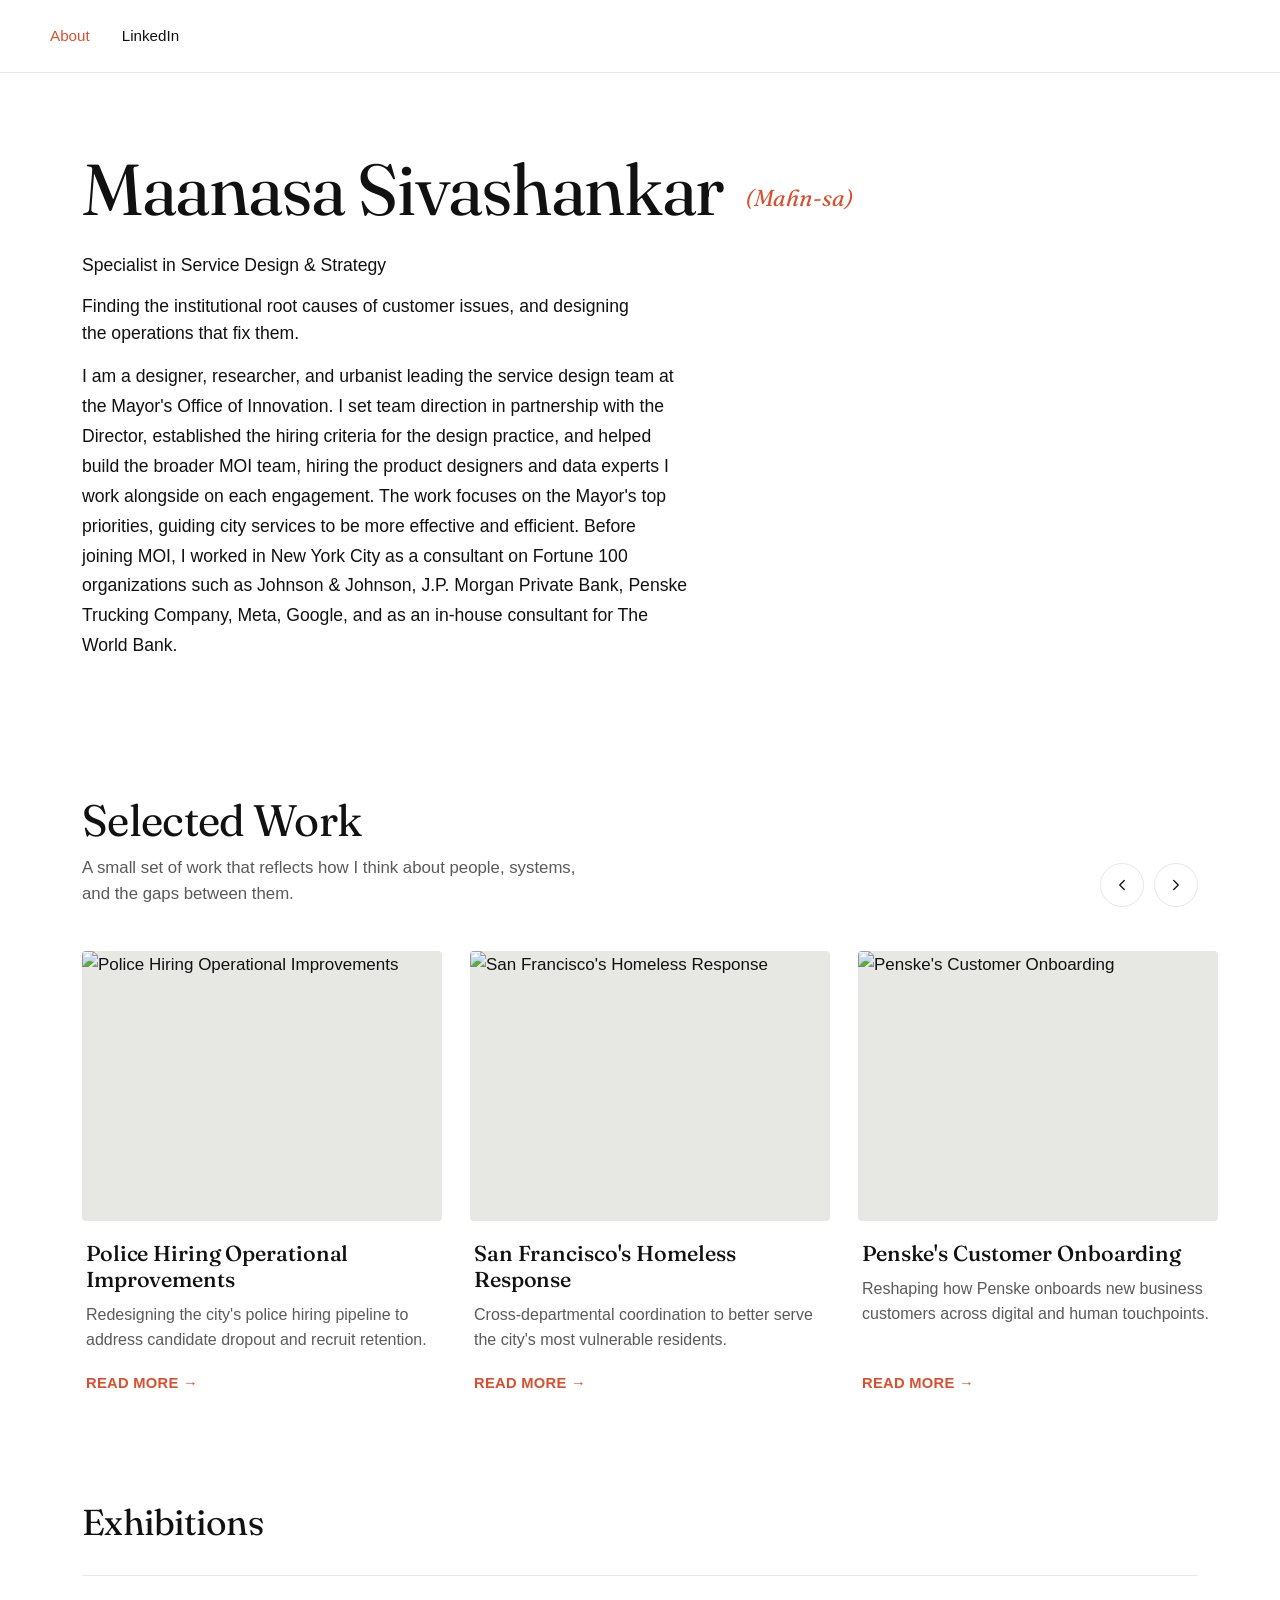
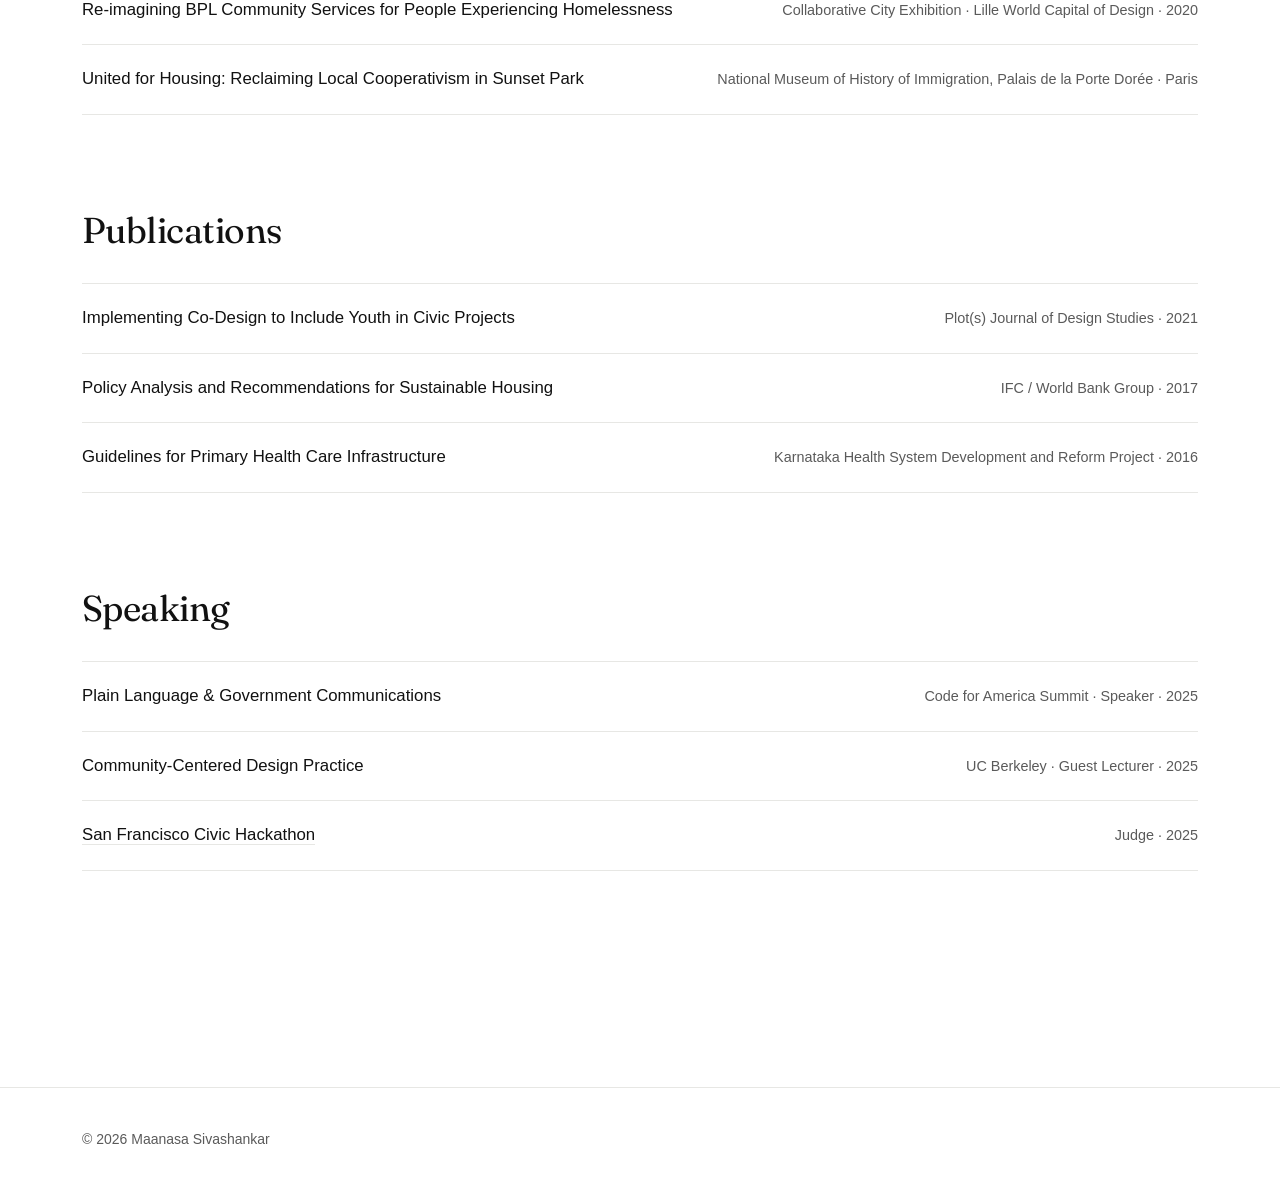
==== commit 13188119: "Restructure case studies: Interventions sections, voice cleanup, image moves Project-1 (Police Hirin" ====
--- a/index.html
+++ b/index.html
@@ -26,8 +26,8 @@
       <div>
         <h1 class="page-title about-name">Maanasa Sivashankar <span class="about-pronunciation">(Mahn-sa)</span></h1>
         <p class="about-subhead">Specialist in Service Design &amp; Strategy</p>
-        <p class="about-tagline">Finding the institutional root causes of customer issues &mdash; and designing the operations that fix them.</p>
-        <p class="about-bio">I am a designer, researcher, and urbanist leading the service design team at the Mayor's Office of Innovation. I set team direction in partnership with the Director, established the hiring criteria for the design practice, and helped build the broader MOI team &mdash; the product designers and data experts I work alongside on each engagement. The work focuses on the Mayor's top priorities, guiding city services to be more effective and efficient. Before joining MOI, I worked in New York City as a consultant on Fortune 100 organizations such as Johnson &amp; Johnson, J.P. Morgan Private Bank, Penske Trucking Company, Meta, Google, and as an in-house consultant for The World Bank.</p>
+        <p class="about-tagline">Finding the institutional root causes of customer issues, and designing the operations that fix them.</p>
+        <p class="about-bio">I am a designer, researcher, and urbanist leading the service design team at the Mayor's Office of Innovation. I set team direction in partnership with the Director, established the hiring criteria for the design practice, and helped build the broader MOI team, hiring the product designers and data experts I work alongside on each engagement. The work focuses on the Mayor's top priorities, guiding city services to be more effective and efficient. Before joining MOI, I worked in New York City as a consultant on Fortune 100 organizations such as Johnson &amp; Johnson, J.P. Morgan Private Bank, Penske Trucking Company, Meta, Google, and as an in-house consultant for The World Bank.</p>
       </div>
     </section>
 
@@ -55,7 +55,7 @@
           <div class="work-card-body">
             <div class="work-card-title">Police Hiring Operational Improvements</div>
             <p class="work-card-desc">Redesigning the city's police hiring pipeline to address candidate dropout and recruit retention.</p>
-            <span class="work-card-cta">Discover more <span aria-hidden="true">&rarr;</span></span>
+            <span class="work-card-cta">Read more <span aria-hidden="true">&rarr;</span></span>
           </div>
         </a>
 
@@ -66,7 +66,7 @@
           <div class="work-card-body">
             <div class="work-card-title">San Francisco's Homeless Response</div>
             <p class="work-card-desc">Cross-departmental coordination to better serve the city's most vulnerable residents.</p>
-            <span class="work-card-cta">Discover more <span aria-hidden="true">&rarr;</span></span>
+            <span class="work-card-cta">Read more <span aria-hidden="true">&rarr;</span></span>
           </div>
         </a>
 
@@ -77,7 +77,7 @@
           <div class="work-card-body">
             <div class="work-card-title">Penske's Customer Onboarding</div>
             <p class="work-card-desc">Reshaping how Penske onboards new business customers across digital and human touchpoints.</p>
-            <span class="work-card-cta">Discover more <span aria-hidden="true">&rarr;</span></span>
+            <span class="work-card-cta">Read more <span aria-hidden="true">&rarr;</span></span>
           </div>
         </a>
       </div>
--- a/css/style.css
+++ b/css/style.css
@@ -569,11 +569,11 @@
 }
 
 .project-content h2 {
-  font-family: var(--font-sans);
-  font-size: 1.1rem;
-  font-weight: 700;
-  letter-spacing: 0.01em;
-  line-height: 1.3;
+  font-family: var(--font-serif);
+  font-size: 1.75rem;
+  font-weight: 500;
+  letter-spacing: -0.005em;
+  line-height: 1.2;
   margin: 80px 0 24px;
   color: var(--fg);
 }
@@ -1192,6 +1192,11 @@
 .dept-flow-row.dept-fire .dept-chip { background: #f3c8b8; color: #6a2810; }
 .dept-flow-row.dept-dem .dept-chip { background: #f0d99a; color: #5a4413; }
 
+/* ---------- Utility: accent-colored inline text ---------- */
+.text-accent {
+  color: var(--accent);
+}
+
 /* ---------- AI tooling callout (small, orange-accented) ---------- */
 .ai-callout {
   margin: 36px 0;
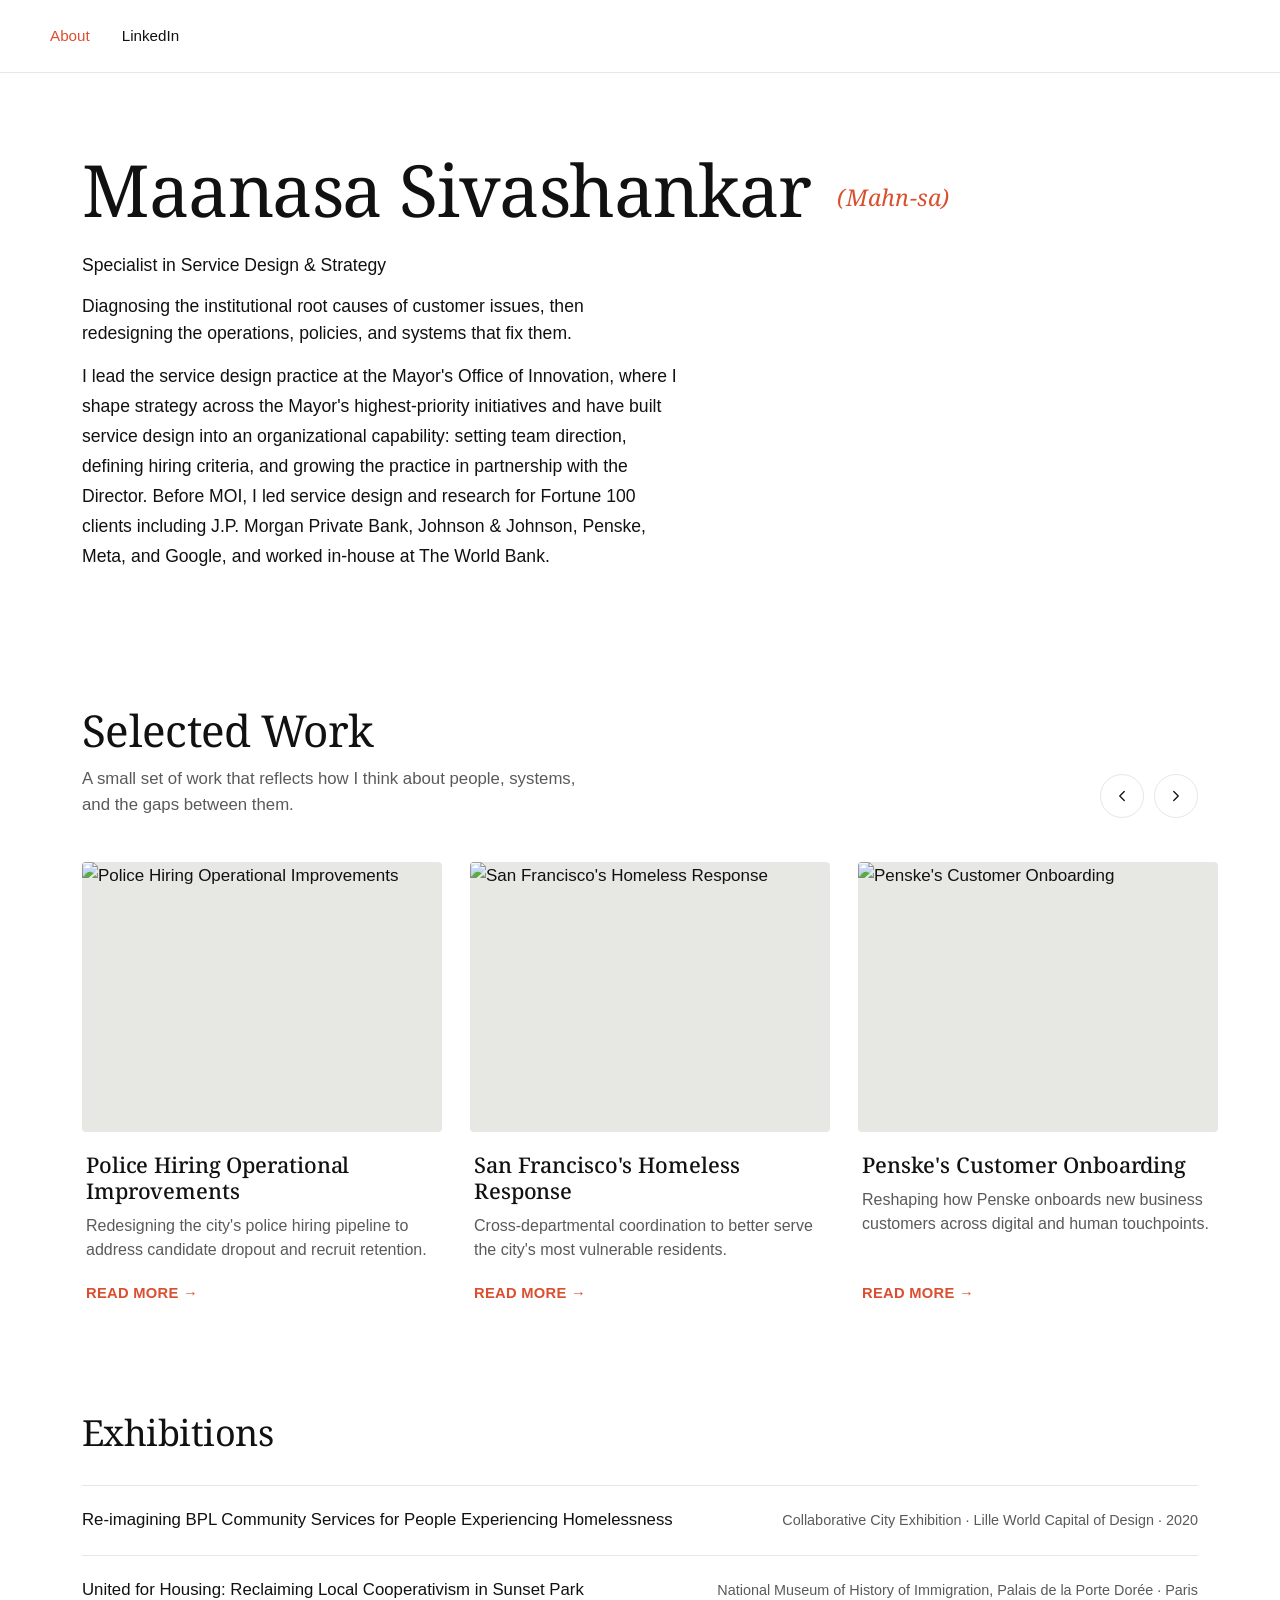
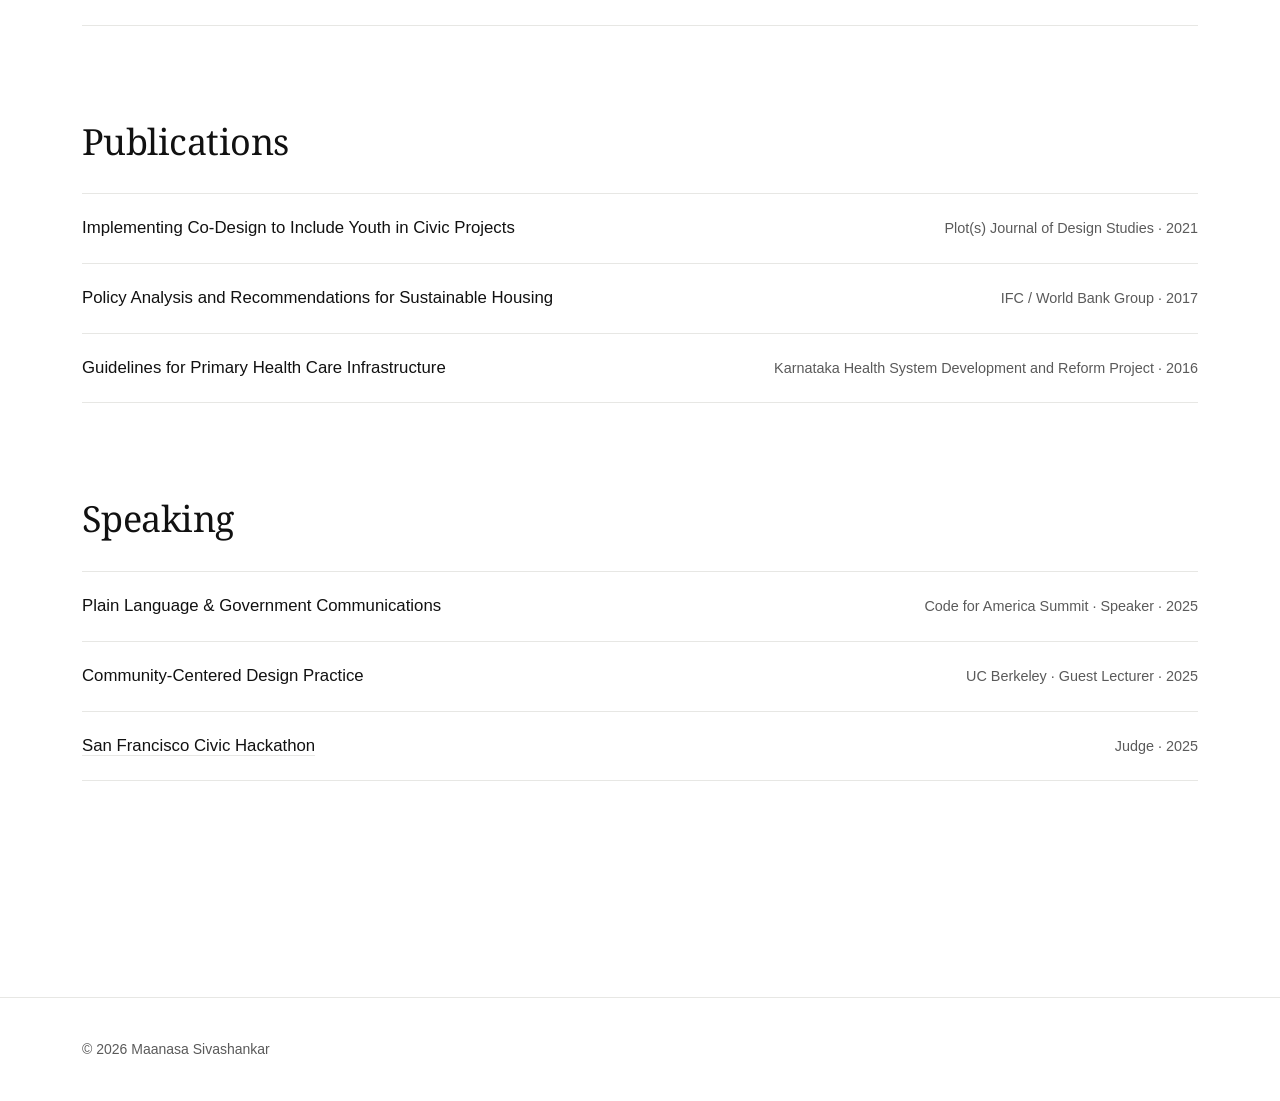
==== commit 363237cd: "Font switch, callouts, bio refresh Site-wide: - Swapped Fraunces for Noto Serif (more traditional/ed" ====
--- a/index.html
+++ b/index.html
@@ -7,7 +7,7 @@
   <meta name="description" content="Portfolio of Maanasa Sivashankar, a service designer putting people at the center of service delivery." />
   <link rel="preconnect" href="https://fonts.googleapis.com" />
   <link rel="preconnect" href="https://fonts.gstatic.com" crossorigin />
-  <link href="https://fonts.googleapis.com/css2?family=Fraunces:opsz,wght@9..144,400;9..144,500;9..144,600;9..144,700&display=swap" rel="stylesheet" />
+  <link href="https://fonts.googleapis.com/css2?family=Noto+Serif:ital,wght@0,400;0,500;0,600;0,700;1,400&display=swap" rel="stylesheet" />
   <link rel="stylesheet" href="css/style.css" />
 </head>
 <body>
@@ -26,8 +26,8 @@
       <div>
         <h1 class="page-title about-name">Maanasa Sivashankar <span class="about-pronunciation">(Mahn-sa)</span></h1>
         <p class="about-subhead">Specialist in Service Design &amp; Strategy</p>
-        <p class="about-tagline">Finding the institutional root causes of customer issues, and designing the operations that fix them.</p>
-        <p class="about-bio">I am a designer, researcher, and urbanist leading the service design team at the Mayor's Office of Innovation. I set team direction in partnership with the Director, established the hiring criteria for the design practice, and helped build the broader MOI team, hiring the product designers and data experts I work alongside on each engagement. The work focuses on the Mayor's top priorities, guiding city services to be more effective and efficient. Before joining MOI, I worked in New York City as a consultant on Fortune 100 organizations such as Johnson &amp; Johnson, J.P. Morgan Private Bank, Penske Trucking Company, Meta, Google, and as an in-house consultant for The World Bank.</p>
+        <p class="about-tagline">Diagnosing the institutional root causes of customer issues, then redesigning the operations, policies, and systems that fix them.</p>
+        <p class="about-bio">I lead the service design practice at the Mayor's Office of Innovation, where I shape strategy across the Mayor's highest-priority initiatives and have built service design into an organizational capability: setting team direction, defining hiring criteria, and growing the practice in partnership with the Director. Before MOI, I led service design and research for Fortune 100 clients including J.P. Morgan Private Bank, Johnson &amp; Johnson, Penske, Meta, and Google, and worked in-house at The World Bank.</p>
       </div>
     </section>
 
--- a/css/style.css
+++ b/css/style.css
@@ -11,7 +11,7 @@
   --prose-width: 720px;    /* ~65–72ch comfortable reading column */
   --radius: 4px;
   --font-sans: -apple-system, BlinkMacSystemFont, "Inter", "Helvetica Neue", Arial, sans-serif;
-  --font-serif: "Fraunces", "Georgia", "Times New Roman", serif;
+  --font-serif: "Noto Serif", "Georgia", "Times New Roman", serif;
 }
 
 * {
@@ -1268,6 +1268,24 @@
   }
 }
 
+/* ---------- Side-by-side figure pair (each with its own cream background and caption) ---------- */
+.figures-side-by-side {
+  display: grid;
+  grid-template-columns: 1fr 1fr;
+  gap: 24px;
+  margin: 32px 0 48px;
+}
+
+.figures-side-by-side .figure-penske {
+  margin: 0;
+}
+
+@media (max-width: 860px) {
+  .figures-side-by-side {
+    grid-template-columns: 1fr;
+  }
+}
+
 /* ---------- Project-3: Penske figure wrapper (cream background) ---------- */
 .project-content .figure-penske {
   background: #faf6f0;
